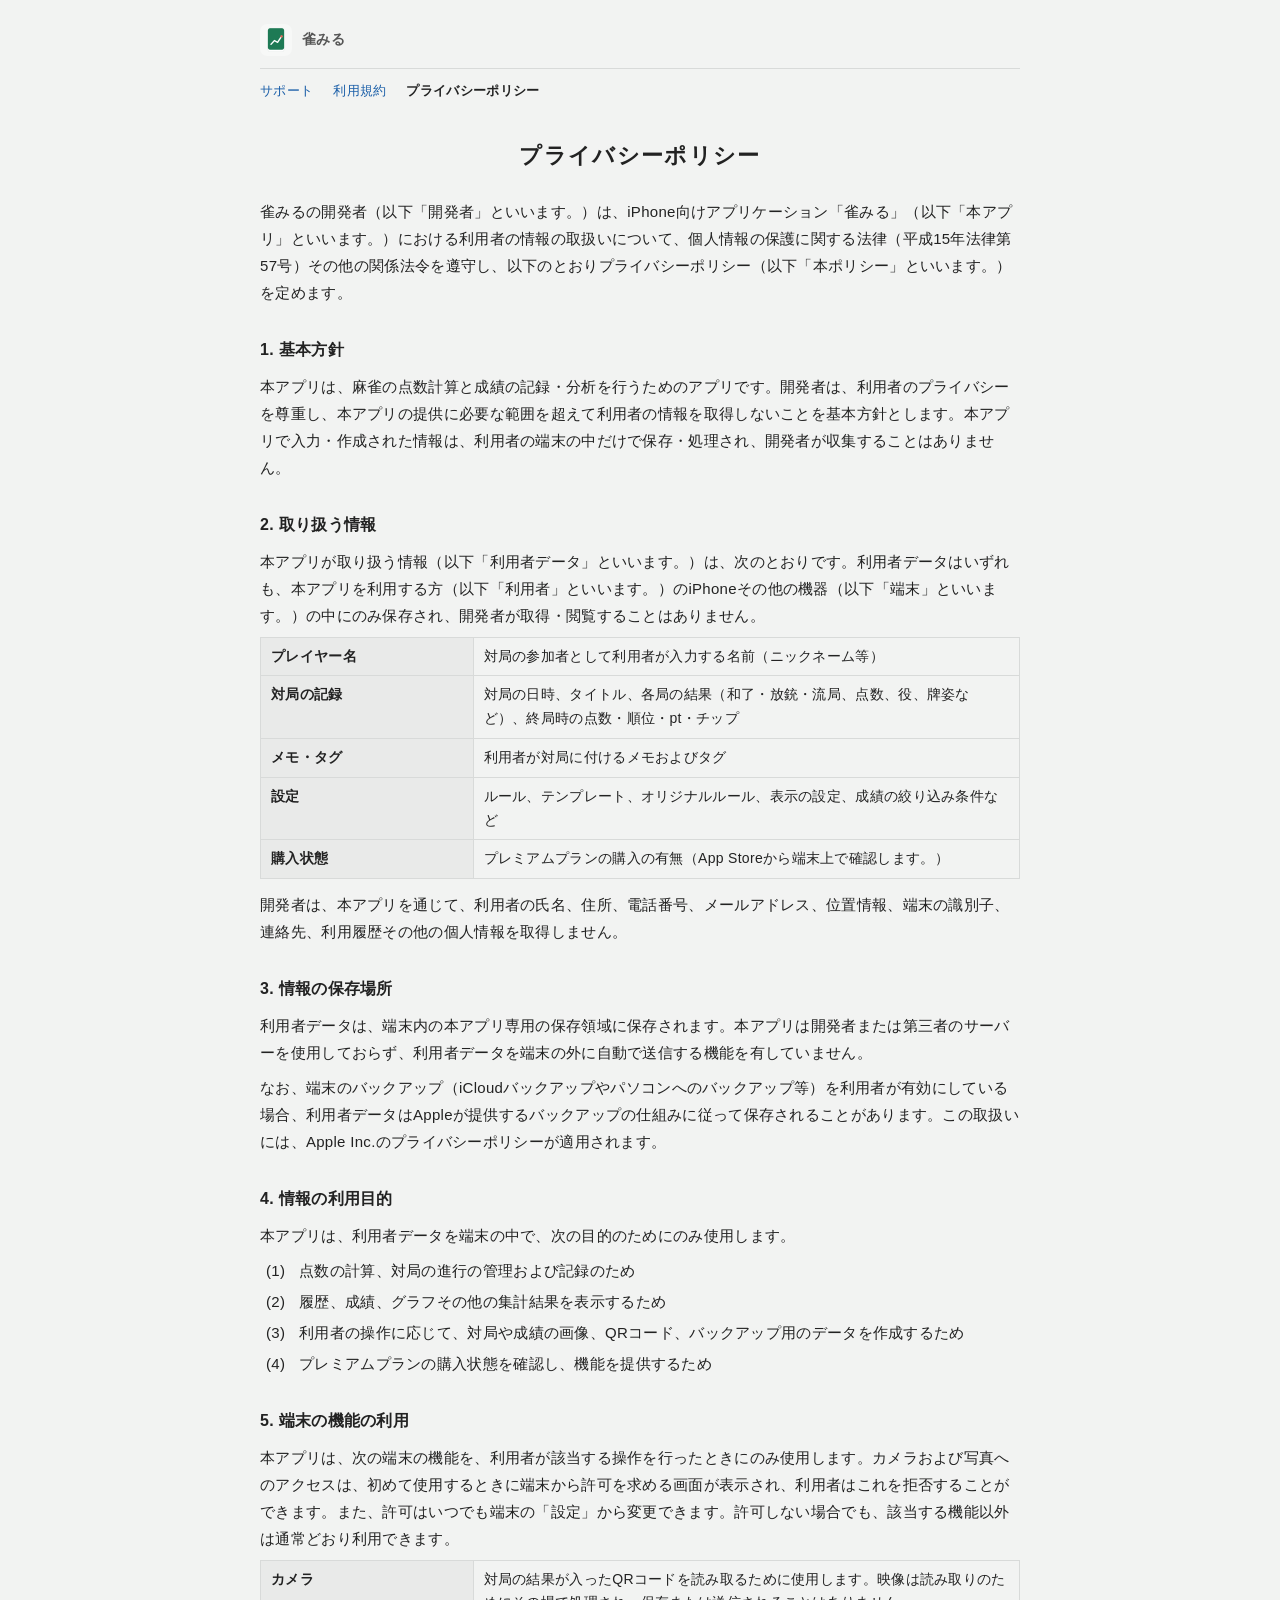
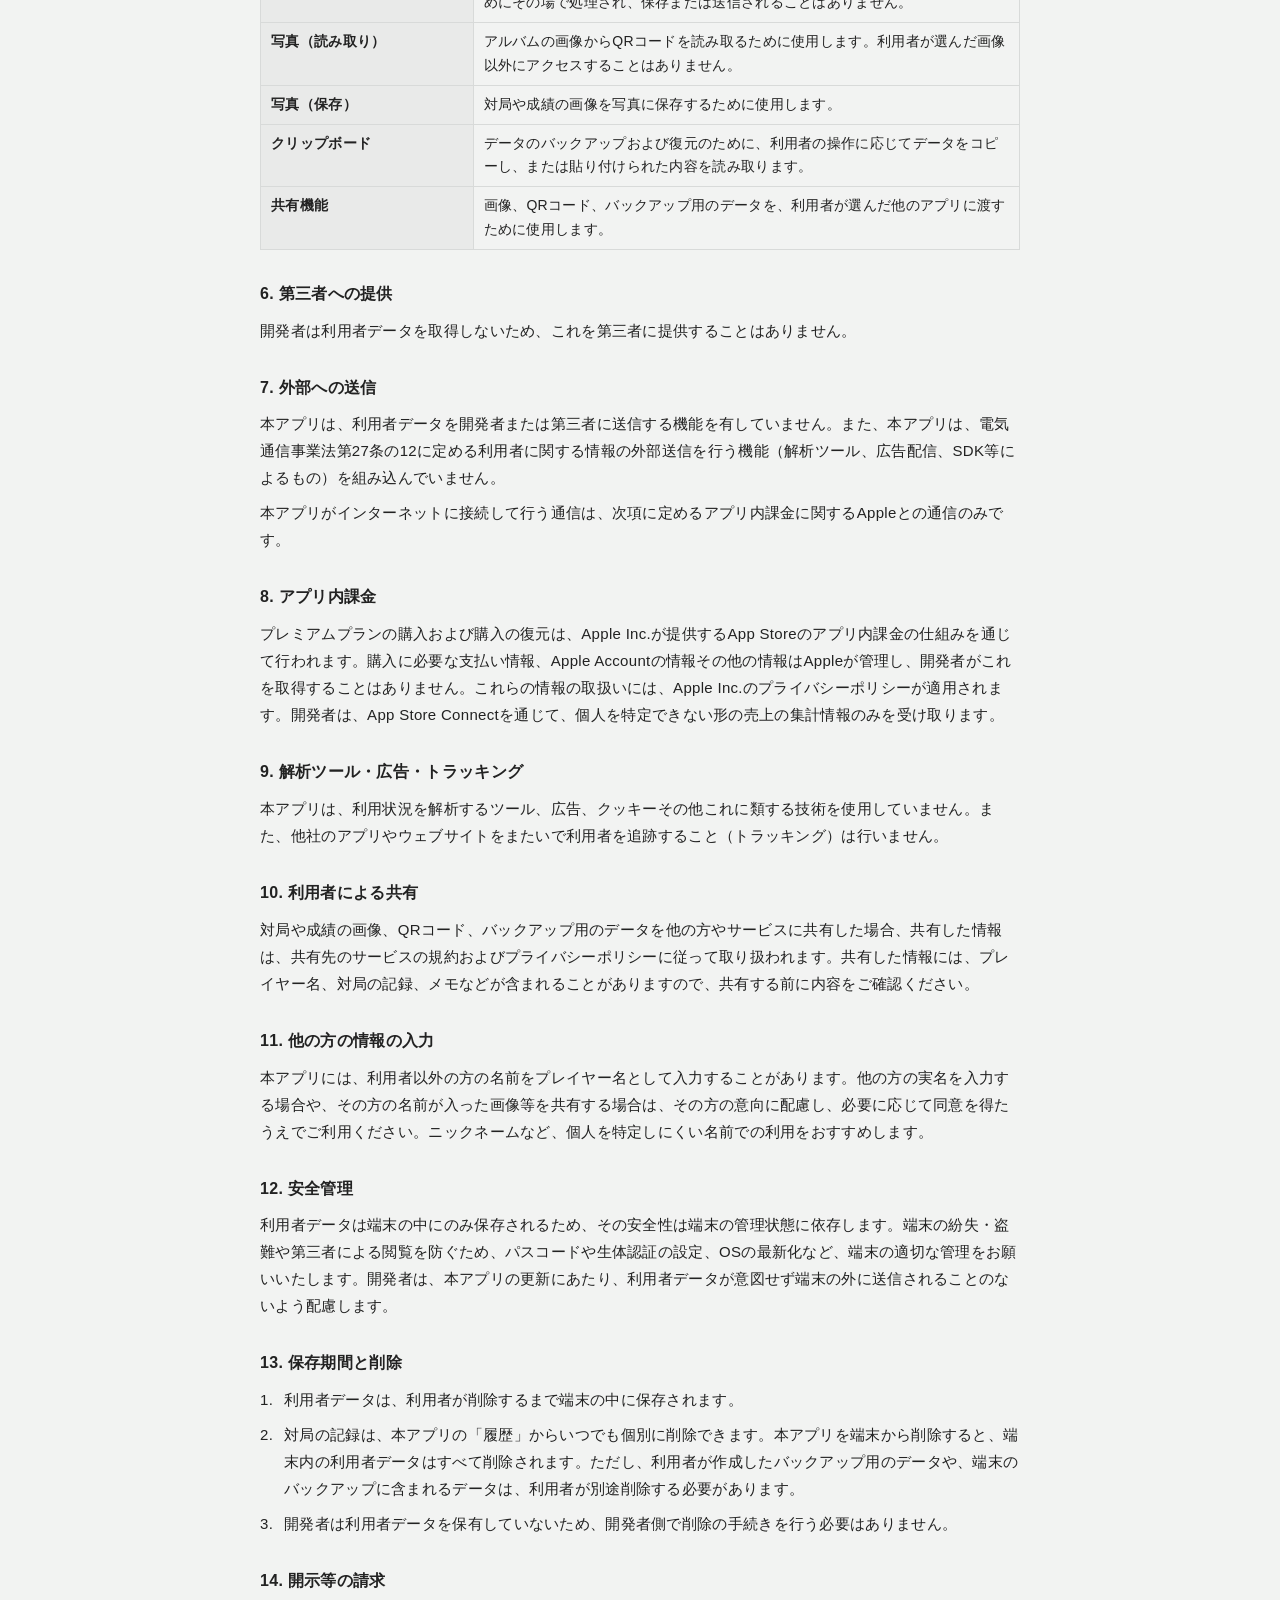
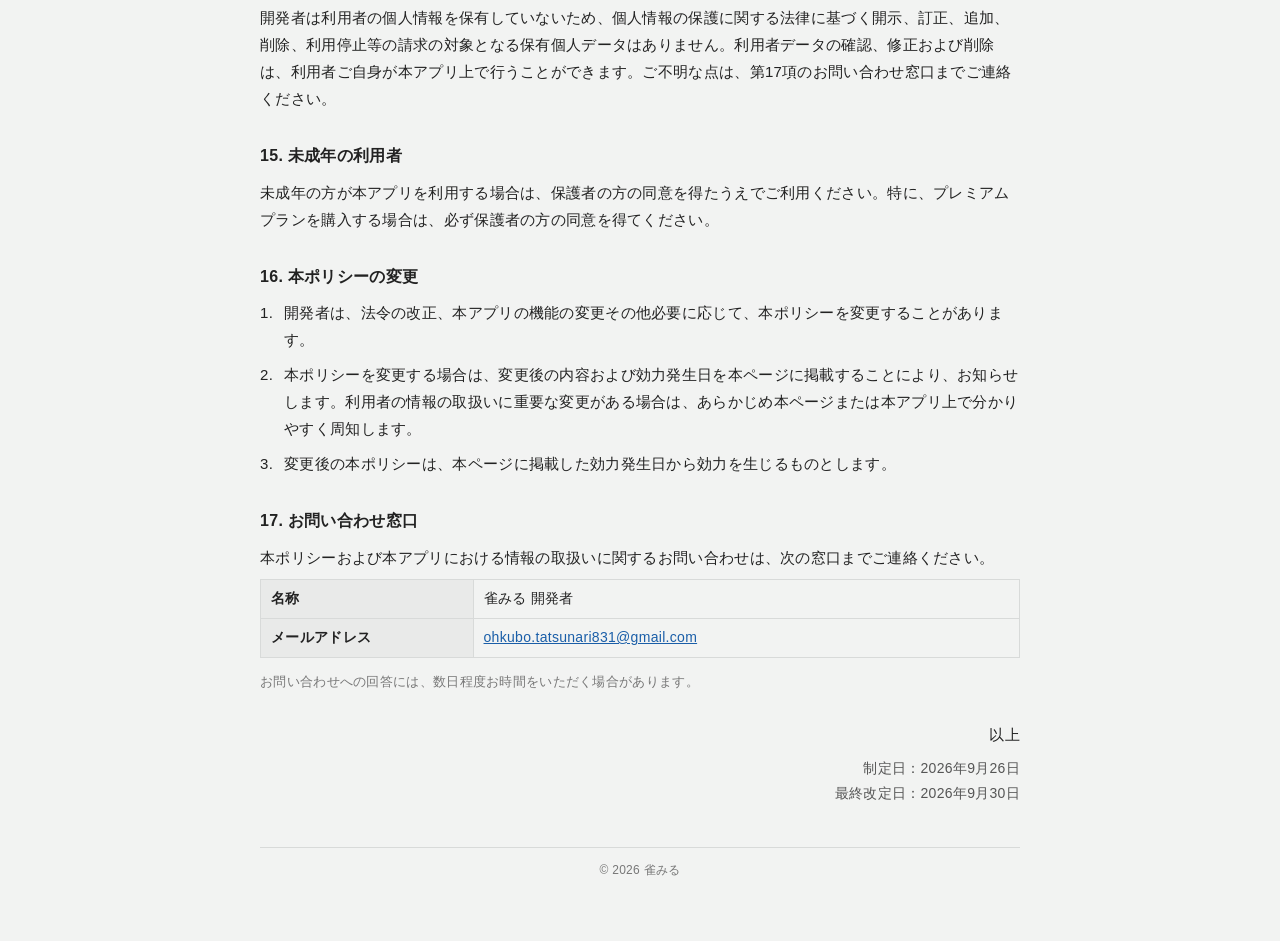
==== privacy.html @ d2ff8a1c "Add files via upload" ====
<!DOCTYPE html>
<html lang="ja">
<head>
<meta charset="utf-8">
<meta name="viewport" content="width=device-width, initial-scale=1">
<title>プライバシーポリシー｜雀みる</title>
<link rel="stylesheet" href="style.css">
</head>
<body>
<main>
  <header><img src="icon.png" alt=""><span class="ttl">雀みる</span></header>
  <nav><a href="index.html">サポート</a><a href="terms.html">利用規約</a><a href="privacy.html" aria-current="page">プライバシーポリシー</a></nav>
  <h1>プライバシーポリシー</h1>
  <div class="doc">
    <p class="lead">雀みるの開発者（以下「開発者」といいます。）は、iPhone向けアプリケーション「雀みる」（以下「本アプリ」といいます。）における利用者の情報の取扱いについて、個人情報の保護に関する法律（平成15年法律第57号）その他の関係法令を遵守し、以下のとおりプライバシーポリシー（以下「本ポリシー」といいます。）を定めます。</p>

    <h2 id="p1">1. 基本方針</h2>
    <p>本アプリは、麻雀の点数計算と成績の記録・分析を行うためのアプリです。開発者は、利用者のプライバシーを尊重し、本アプリの提供に必要な範囲を超えて利用者の情報を取得しないことを基本方針とします。本アプリで入力・作成された情報は、利用者の端末の中だけで保存・処理され、開発者が収集することはありません。</p>

    <h2 id="p2">2. 取り扱う情報</h2>
    <p>本アプリが取り扱う情報（以下「利用者データ」といいます。）は、次のとおりです。利用者データはいずれも、本アプリを利用する方（以下「利用者」といいます。）のiPhoneその他の機器（以下「端末」といいます。）の中にのみ保存され、開発者が取得・閲覧することはありません。</p>
    <table>
      <tr><th>プレイヤー名</th><td>対局の参加者として利用者が入力する名前（ニックネーム等）</td></tr>
      <tr><th>対局の記録</th><td>対局の日時、タイトル、各局の結果（和了・放銃・流局、点数、役、牌姿など）、終局時の点数・順位・pt・チップ</td></tr>
      <tr><th>メモ・タグ</th><td>利用者が対局に付けるメモおよびタグ</td></tr>
      <tr><th>設定</th><td>ルール、テンプレート、オリジナルルール、表示の設定、成績の絞り込み条件など</td></tr>
      <tr><th>購入状態</th><td>プレミアムプランの購入の有無（App Storeから端末上で確認します。）</td></tr>
    </table>
    <p>開発者は、本アプリを通じて、利用者の氏名、住所、電話番号、メールアドレス、位置情報、端末の識別子、連絡先、利用履歴その他の個人情報を取得しません。</p>

    <h2 id="p3">3. 情報の保存場所</h2>
    <p>利用者データは、端末内の本アプリ専用の保存領域に保存されます。本アプリは開発者または第三者のサーバーを使用しておらず、利用者データを端末の外に自動で送信する機能を有していません。</p>
    <p>なお、端末のバックアップ（iCloudバックアップやパソコンへのバックアップ等）を利用者が有効にしている場合、利用者データはAppleが提供するバックアップの仕組みに従って保存されることがあります。この取扱いには、Apple Inc.のプライバシーポリシーが適用されます。</p>

    <h2 id="p4">4. 情報の利用目的</h2>
    <p>本アプリは、利用者データを端末の中で、次の目的のためにのみ使用します。</p>
    <ol class="num">
      <li>点数の計算、対局の進行の管理および記録のため</li>
      <li>履歴、成績、グラフその他の集計結果を表示するため</li>
      <li>利用者の操作に応じて、対局や成績の画像、QRコード、バックアップ用のデータを作成するため</li>
      <li>プレミアムプランの購入状態を確認し、機能を提供するため</li>
    </ol>

    <h2 id="p5">5. 端末の機能の利用</h2>
    <p>本アプリは、次の端末の機能を、利用者が該当する操作を行ったときにのみ使用します。カメラおよび写真へのアクセスは、初めて使用するときに端末から許可を求める画面が表示され、利用者はこれを拒否することができます。また、許可はいつでも端末の「設定」から変更できます。許可しない場合でも、該当する機能以外は通常どおり利用できます。</p>
    <table>
      <tr><th>カメラ</th><td>対局の結果が入ったQRコードを読み取るために使用します。映像は読み取りのためにその場で処理され、保存または送信されることはありません。</td></tr>
      <tr><th>写真（読み取り）</th><td>アルバムの画像からQRコードを読み取るために使用します。利用者が選んだ画像以外にアクセスすることはありません。</td></tr>
      <tr><th>写真（保存）</th><td>対局や成績の画像を写真に保存するために使用します。</td></tr>
      <tr><th>クリップボード</th><td>データのバックアップおよび復元のために、利用者の操作に応じてデータをコピーし、または貼り付けられた内容を読み取ります。</td></tr>
      <tr><th>共有機能</th><td>画像、QRコード、バックアップ用のデータを、利用者が選んだ他のアプリに渡すために使用します。</td></tr>
    </table>

    <h2 id="p6">6. 第三者への提供</h2>
    <p>開発者は利用者データを取得しないため、これを第三者に提供することはありません。</p>

    <h2 id="p7">7. 外部への送信</h2>
    <p>本アプリは、利用者データを開発者または第三者に送信する機能を有していません。また、本アプリは、電気通信事業法第27条の12に定める利用者に関する情報の外部送信を行う機能（解析ツール、広告配信、SDK等によるもの）を組み込んでいません。</p>
    <p>本アプリがインターネットに接続して行う通信は、次項に定めるアプリ内課金に関するAppleとの通信のみです。</p>

    <h2 id="p8">8. アプリ内課金</h2>
    <p>プレミアムプランの購入および購入の復元は、Apple Inc.が提供するApp Storeのアプリ内課金の仕組みを通じて行われます。購入に必要な支払い情報、Apple Accountの情報その他の情報はAppleが管理し、開発者がこれを取得することはありません。これらの情報の取扱いには、Apple Inc.のプライバシーポリシーが適用されます。開発者は、App Store Connectを通じて、個人を特定できない形の売上の集計情報のみを受け取ります。</p>

    <h2 id="p9">9. 解析ツール・広告・トラッキング</h2>
    <p>本アプリは、利用状況を解析するツール、広告、クッキーその他これに類する技術を使用していません。また、他社のアプリやウェブサイトをまたいで利用者を追跡すること（トラッキング）は行いません。</p>

    <h2 id="p10">10. 利用者による共有</h2>
    <p>対局や成績の画像、QRコード、バックアップ用のデータを他の方やサービスに共有した場合、共有した情報は、共有先のサービスの規約およびプライバシーポリシーに従って取り扱われます。共有した情報には、プレイヤー名、対局の記録、メモなどが含まれることがありますので、共有する前に内容をご確認ください。</p>

    <h2 id="p11">11. 他の方の情報の入力</h2>
    <p>本アプリには、利用者以外の方の名前をプレイヤー名として入力することがあります。他の方の実名を入力する場合や、その方の名前が入った画像等を共有する場合は、その方の意向に配慮し、必要に応じて同意を得たうえでご利用ください。ニックネームなど、個人を特定しにくい名前での利用をおすすめします。</p>

    <h2 id="p12">12. 安全管理</h2>
    <p>利用者データは端末の中にのみ保存されるため、その安全性は端末の管理状態に依存します。端末の紛失・盗難や第三者による閲覧を防ぐため、パスコードや生体認証の設定、OSの最新化など、端末の適切な管理をお願いいたします。開発者は、本アプリの更新にあたり、利用者データが意図せず端末の外に送信されることのないよう配慮します。</p>

    <h2 id="p13">13. 保存期間と削除</h2>
    <ol class="par">
      <li>利用者データは、利用者が削除するまで端末の中に保存されます。</li>
      <li>対局の記録は、本アプリの「履歴」からいつでも個別に削除できます。本アプリを端末から削除すると、端末内の利用者データはすべて削除されます。ただし、利用者が作成したバックアップ用のデータや、端末のバックアップに含まれるデータは、利用者が別途削除する必要があります。</li>
      <li>開発者は利用者データを保有していないため、開発者側で削除の手続きを行う必要はありません。</li>
    </ol>

    <h2 id="p14">14. 開示等の請求</h2>
    <p>開発者は利用者の個人情報を保有していないため、個人情報の保護に関する法律に基づく開示、訂正、追加、削除、利用停止等の請求の対象となる保有個人データはありません。利用者データの確認、修正および削除は、利用者ご自身が本アプリ上で行うことができます。ご不明な点は、第17項のお問い合わせ窓口までご連絡ください。</p>

    <h2 id="p15">15. 未成年の利用者</h2>
    <p>未成年の方が本アプリを利用する場合は、保護者の方の同意を得たうえでご利用ください。特に、プレミアムプランを購入する場合は、必ず保護者の方の同意を得てください。</p>

    <h2 id="p16">16. 本ポリシーの変更</h2>
    <ol class="par">
      <li>開発者は、法令の改正、本アプリの機能の変更その他必要に応じて、本ポリシーを変更することがあります。</li>
      <li>本ポリシーを変更する場合は、変更後の内容および効力発生日を本ページに掲載することにより、お知らせします。利用者の情報の取扱いに重要な変更がある場合は、あらかじめ本ページまたは本アプリ上で分かりやすく周知します。</li>
      <li>変更後の本ポリシーは、本ページに掲載した効力発生日から効力を生じるものとします。</li>
    </ol>

    <h2 id="p17">17. お問い合わせ窓口</h2>
    <p>本ポリシーおよび本アプリにおける情報の取扱いに関するお問い合わせは、次の窓口までご連絡ください。</p>
    <table>
      <tr><th>名称</th><td>雀みる 開発者</td></tr>
      <tr><th>メールアドレス</th><td><a href="mailto:ohkubo.tatsunari831@gmail.com">ohkubo.tatsunari831@gmail.com</a></td></tr>
    </table>
    <p class="muted">お問い合わせへの回答には、数日程度お時間をいただく場合があります。</p>

    <p class="end">以上</p>
    <div class="dates"><p>制定日：2026年9月26日</p><p>最終改定日：2026年9月30日</p></div>
  </div>
  <footer>© 2026 雀みる</footer>
</main>
</body>
</html>
---- style.css ----
/* 規約・ポリシー：大手サービスの規約ページと同じく、飾りを抑えた文書の体裁（標準的な日本語ゴシック体） */
:root{--bg:#F2F3F2;--ink:#222;--sub:#555;--muted:#777;--line:#D8DAD9;--link:#1A5EA8}
@media (prefers-color-scheme:dark){:root{--bg:#1A1B1B;--ink:#E6E6E6;--sub:#BDBDBD;--muted:#9A9A9A;--line:#3A3C3B;--link:#8AB4F8}}
*{box-sizing:border-box}
html{-webkit-text-size-adjust:100%}
body{margin:0;background:var(--bg);color:var(--ink);font-family:"Hiragino Kaku Gothic ProN","ヒラギノ角ゴ ProN W3","Hiragino Sans",Meiryo,"メイリオ","Yu Gothic","游ゴシック",sans-serif;font-size:15px;line-height:1.8;letter-spacing:.02em}
main{max-width:800px;margin:0 auto;padding:24px 20px 60px}
header{display:flex;align-items:center;gap:10px;padding-bottom:12px;border-bottom:1px solid var(--line)}
header img{width:32px;height:32px;border-radius:7px}
header .ttl{font-size:14px;font-weight:bold;color:var(--sub)}
nav{display:flex;flex-wrap:wrap;gap:4px 20px;margin:10px 0 0;font-size:13px}
nav a{color:var(--link);text-decoration:none}nav a[aria-current="page"]{color:var(--ink);font-weight:bold}
h1{font-size:22px;font-weight:bold;margin:34px 0 22px;text-align:center;letter-spacing:.06em}
h2{font-size:16px;font-weight:bold;margin:30px 0 8px}
h3{font-size:15px;font-weight:bold;margin:18px 0 4px}
p{margin:0 0 8px}
ol,ul{margin:0 0 10px;padding:0}
ol.par{list-style:none;counter-reset:p}
ol.par>li{counter-increment:p;position:relative;padding-left:1.6em;margin:0 0 8px}
ol.par>li::before{content:counter(p) ".";position:absolute;left:0}
ol.num{list-style:none;counter-reset:n;margin-top:6px}
ol.num>li{counter-increment:n;position:relative;padding-left:2.6em;margin:0 0 4px}
ol.num>li::before{content:"(" counter(n) ")";position:absolute;left:.4em}
ul{padding-left:1.4em}
table{width:100%;border-collapse:collapse;margin:8px 0 12px;font-size:14px}
th,td{border:1px solid var(--line);padding:7px 10px;text-align:left;vertical-align:top;line-height:1.7}
th{font-weight:bold;width:28%;background:rgba(0,0,0,.035)}
@media (prefers-color-scheme:dark){th{background:rgba(255,255,255,.05)}}
.lead{margin:0 0 6px}
.muted{color:var(--muted);font-size:13px}
.end{text-align:right;margin-top:28px}
.dates{margin-top:6px;text-align:right;color:var(--sub);font-size:14px}
.dates p{margin:0}
a{color:var(--link)}
footer{margin-top:40px;padding-top:12px;border-top:1px solid var(--line);font-size:12px;color:var(--muted);text-align:center}
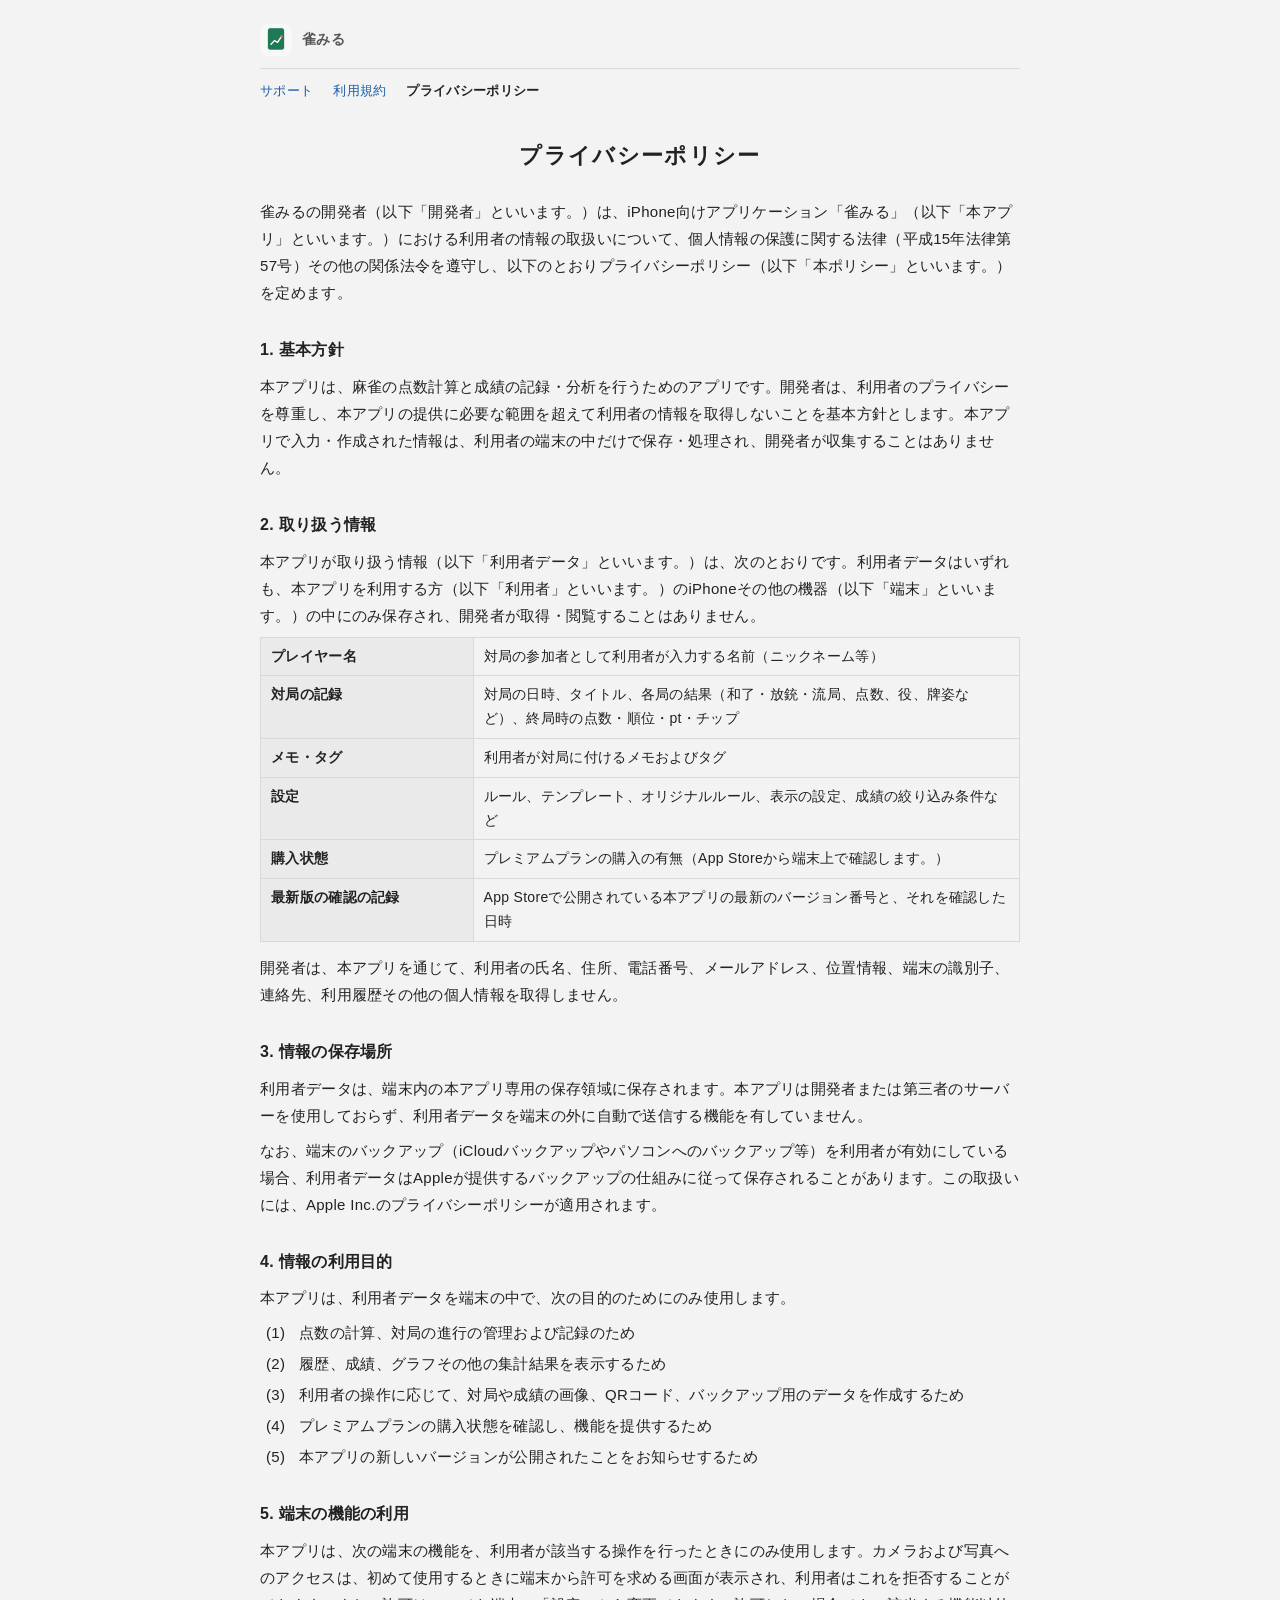
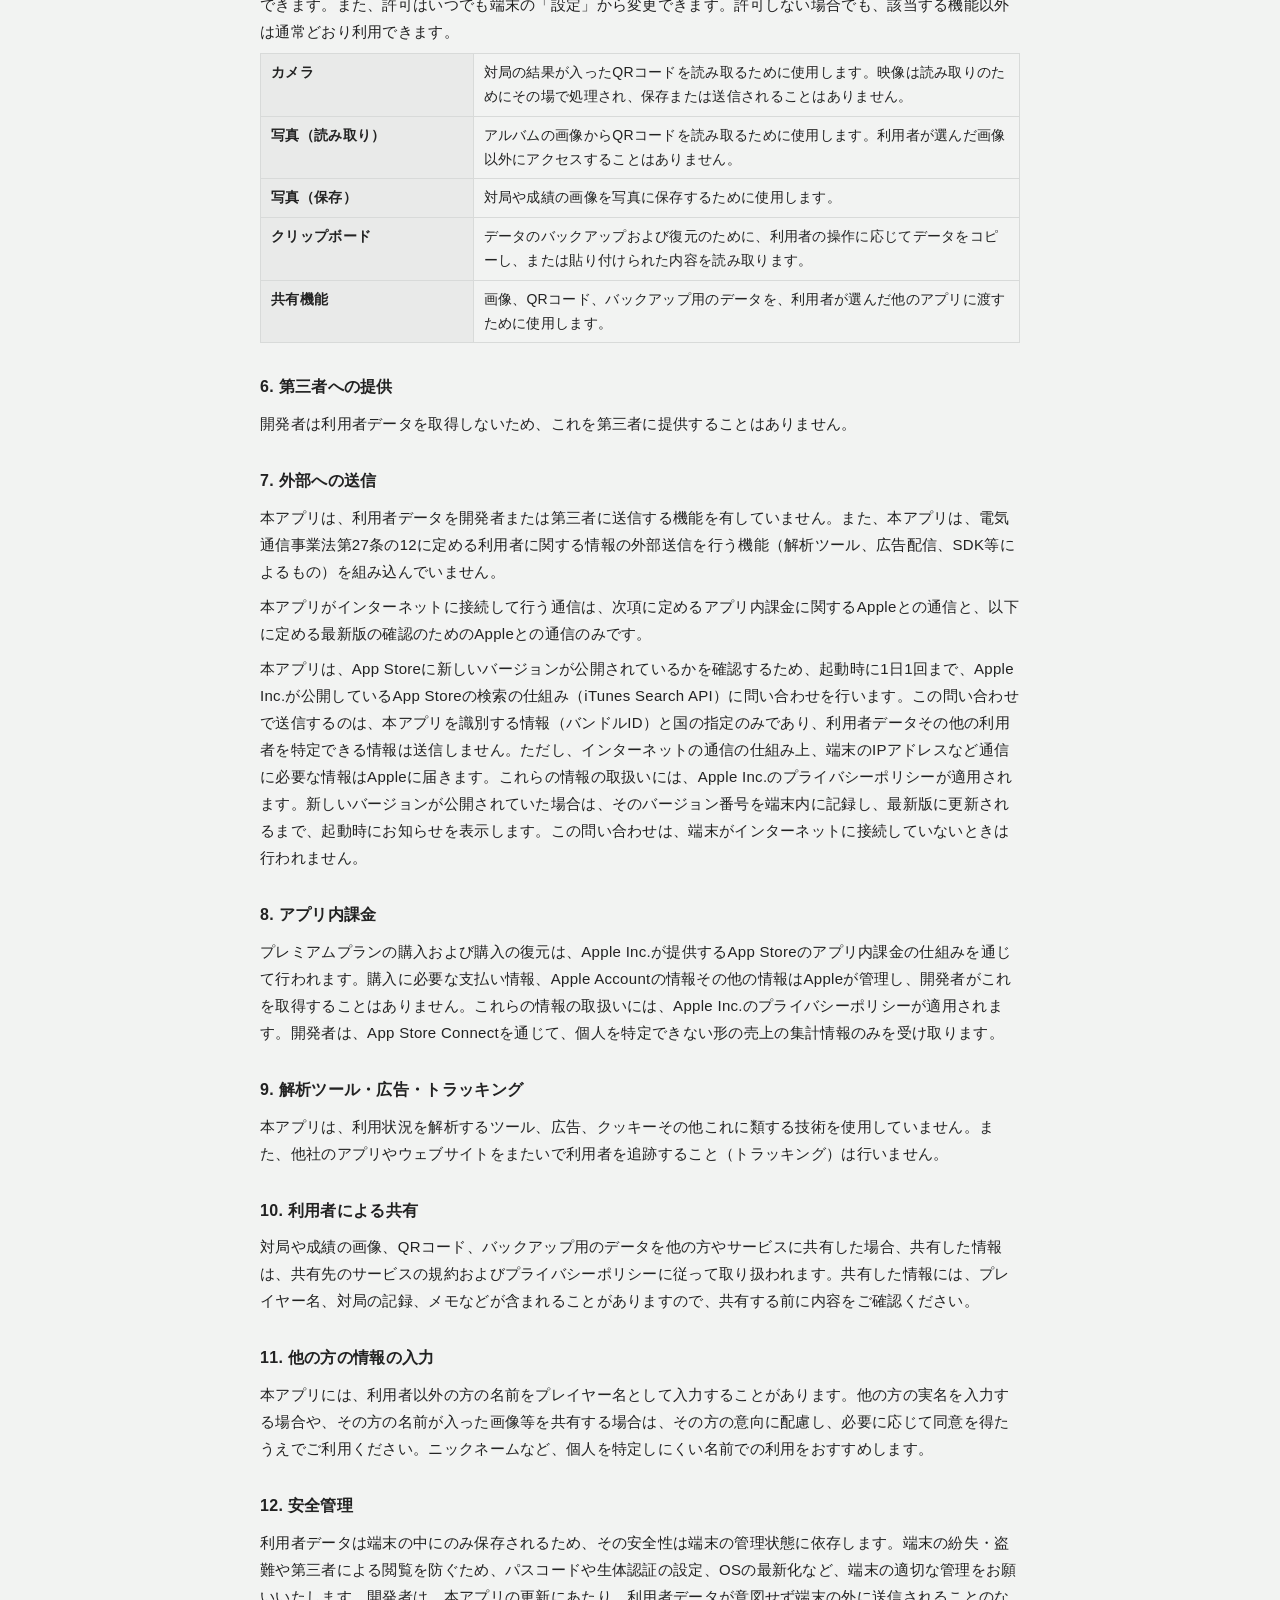
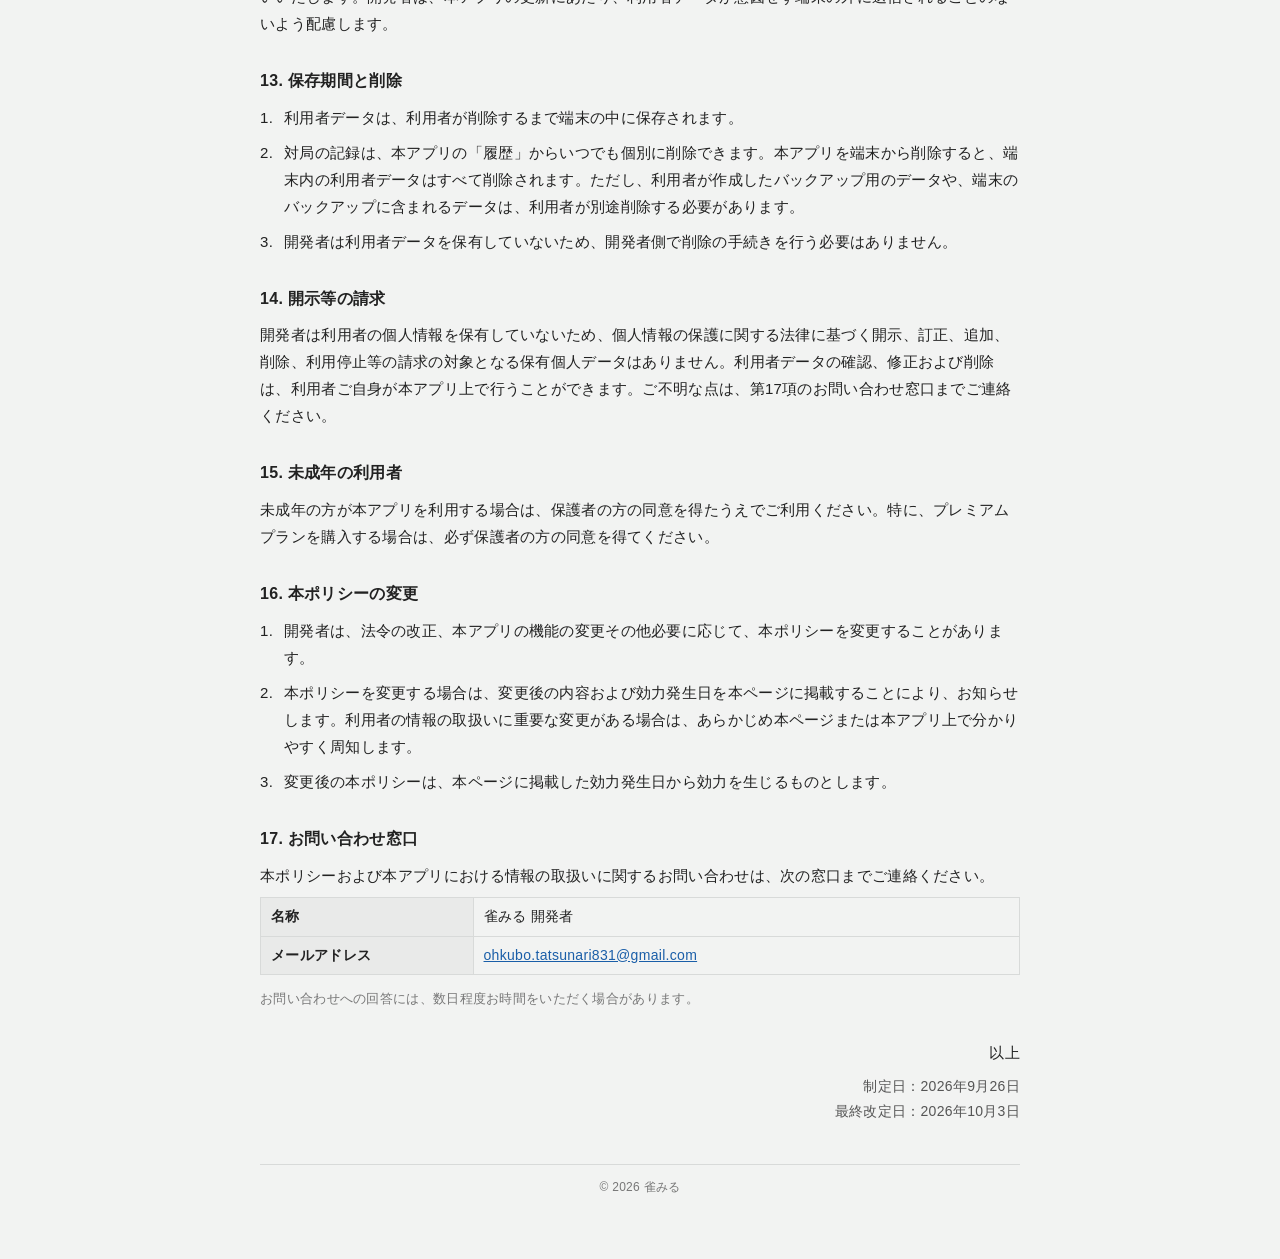
==== commit 212f6734: "Add files via upload" ====
--- a/privacy.html
+++ b/privacy.html
@@ -25,6 +25,7 @@
       <tr><th>メモ・タグ</th><td>利用者が対局に付けるメモおよびタグ</td></tr>
       <tr><th>設定</th><td>ルール、テンプレート、オリジナルルール、表示の設定、成績の絞り込み条件など</td></tr>
       <tr><th>購入状態</th><td>プレミアムプランの購入の有無（App Storeから端末上で確認します。）</td></tr>
+      <tr><th>最新版の確認の記録</th><td>App Storeで公開されている本アプリの最新のバージョン番号と、それを確認した日時</td></tr>
     </table>
     <p>開発者は、本アプリを通じて、利用者の氏名、住所、電話番号、メールアドレス、位置情報、端末の識別子、連絡先、利用履歴その他の個人情報を取得しません。</p>
 
@@ -39,6 +40,7 @@
       <li>履歴、成績、グラフその他の集計結果を表示するため</li>
       <li>利用者の操作に応じて、対局や成績の画像、QRコード、バックアップ用のデータを作成するため</li>
       <li>プレミアムプランの購入状態を確認し、機能を提供するため</li>
+      <li>本アプリの新しいバージョンが公開されたことをお知らせするため</li>
     </ol>
 
     <h2 id="p5">5. 端末の機能の利用</h2>
@@ -56,7 +58,8 @@
 
     <h2 id="p7">7. 外部への送信</h2>
     <p>本アプリは、利用者データを開発者または第三者に送信する機能を有していません。また、本アプリは、電気通信事業法第27条の12に定める利用者に関する情報の外部送信を行う機能（解析ツール、広告配信、SDK等によるもの）を組み込んでいません。</p>
-    <p>本アプリがインターネットに接続して行う通信は、次項に定めるアプリ内課金に関するAppleとの通信のみです。</p>
+    <p>本アプリがインターネットに接続して行う通信は、次項に定めるアプリ内課金に関するAppleとの通信と、以下に定める最新版の確認のためのAppleとの通信のみです。</p>
+    <p>本アプリは、App Storeに新しいバージョンが公開されているかを確認するため、起動時に1日1回まで、Apple Inc.が公開しているApp Storeの検索の仕組み（iTunes Search API）に問い合わせを行います。この問い合わせで送信するのは、本アプリを識別する情報（バンドルID）と国の指定のみであり、利用者データその他の利用者を特定できる情報は送信しません。ただし、インターネットの通信の仕組み上、端末のIPアドレスなど通信に必要な情報はAppleに届きます。これらの情報の取扱いには、Apple Inc.のプライバシーポリシーが適用されます。新しいバージョンが公開されていた場合は、そのバージョン番号を端末内に記録し、最新版に更新されるまで、起動時にお知らせを表示します。この問い合わせは、端末がインターネットに接続していないときは行われません。</p>
 
     <h2 id="p8">8. アプリ内課金</h2>
     <p>プレミアムプランの購入および購入の復元は、Apple Inc.が提供するApp Storeのアプリ内課金の仕組みを通じて行われます。購入に必要な支払い情報、Apple Accountの情報その他の情報はAppleが管理し、開発者がこれを取得することはありません。これらの情報の取扱いには、Apple Inc.のプライバシーポリシーが適用されます。開発者は、App Store Connectを通じて、個人を特定できない形の売上の集計情報のみを受け取ります。</p>
@@ -102,7 +105,7 @@
     <p class="muted">お問い合わせへの回答には、数日程度お時間をいただく場合があります。</p>
 
     <p class="end">以上</p>
-    <div class="dates"><p>制定日：2026年9月26日</p><p>最終改定日：2026年9月30日</p></div>
+    <div class="dates"><p>制定日：2026年9月26日</p><p>最終改定日：2026年10月3日</p></div>
   </div>
   <footer>© 2026 雀みる</footer>
 </main>
